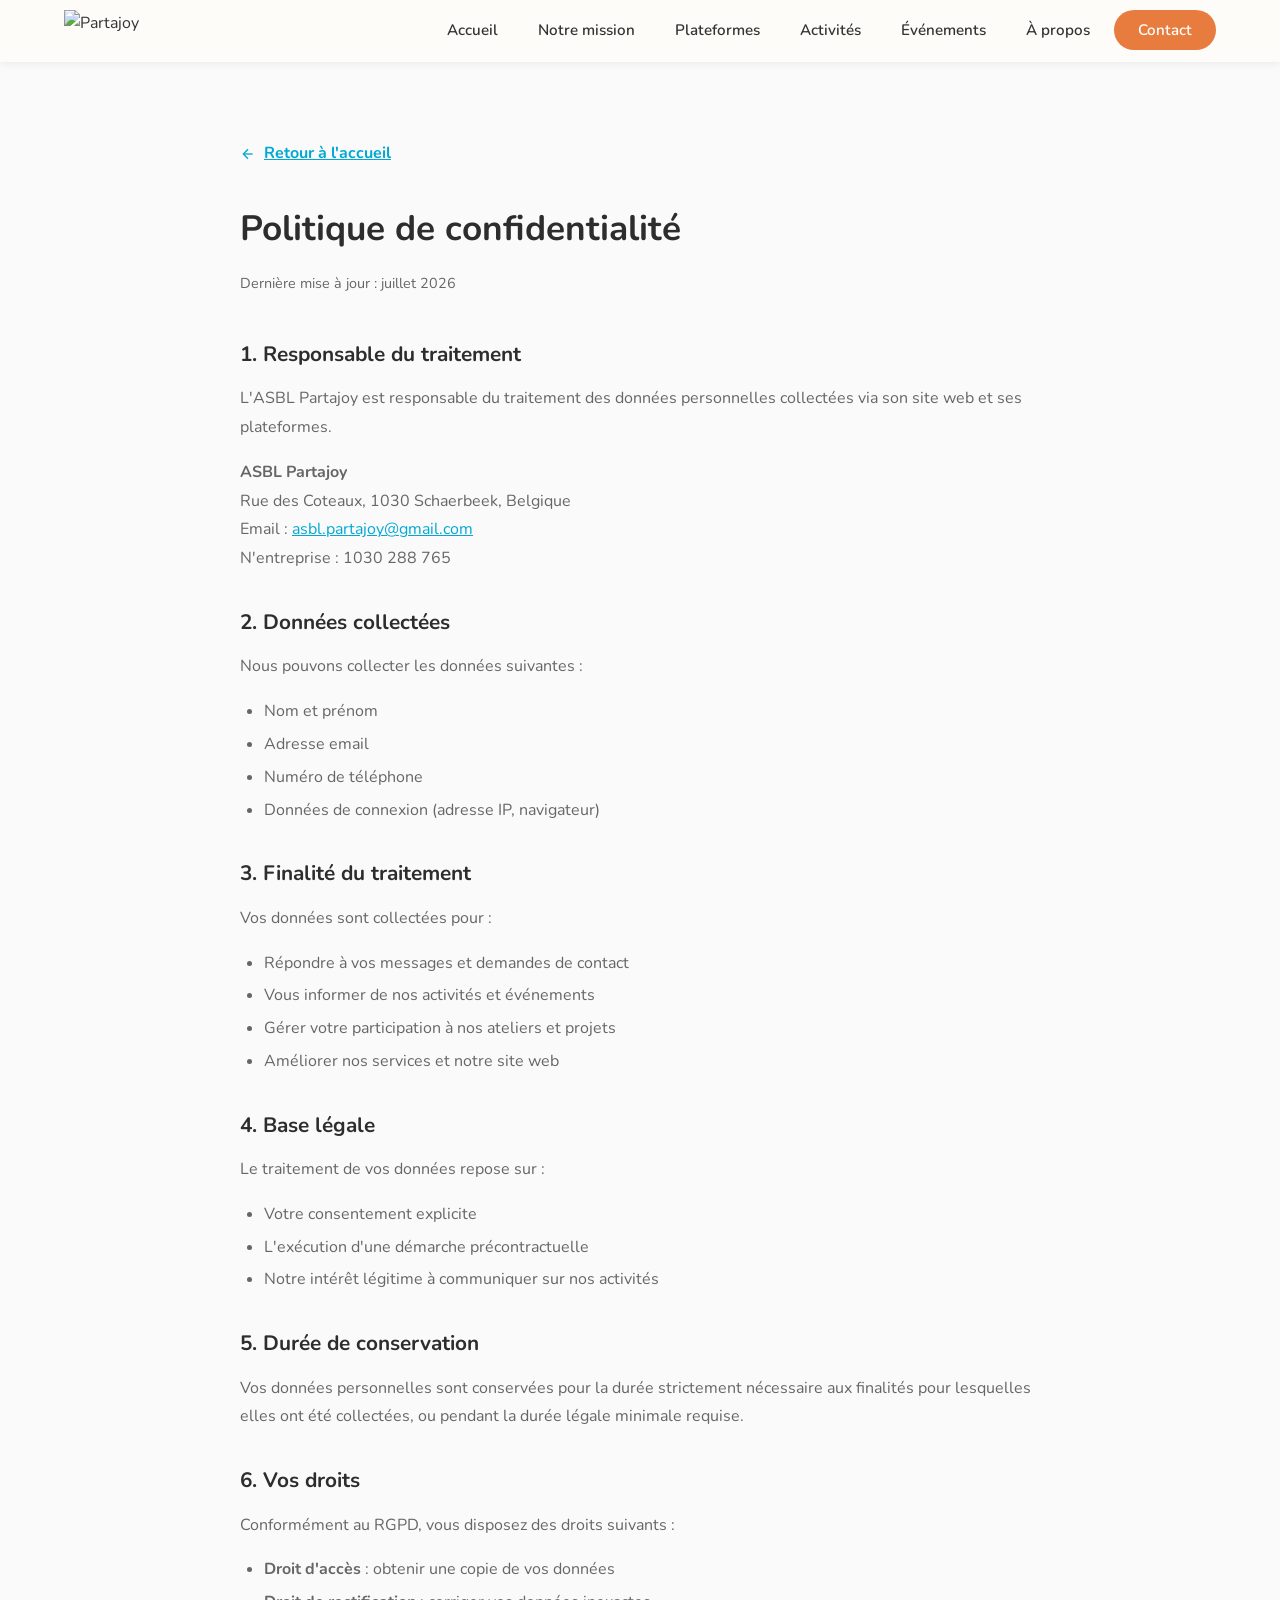
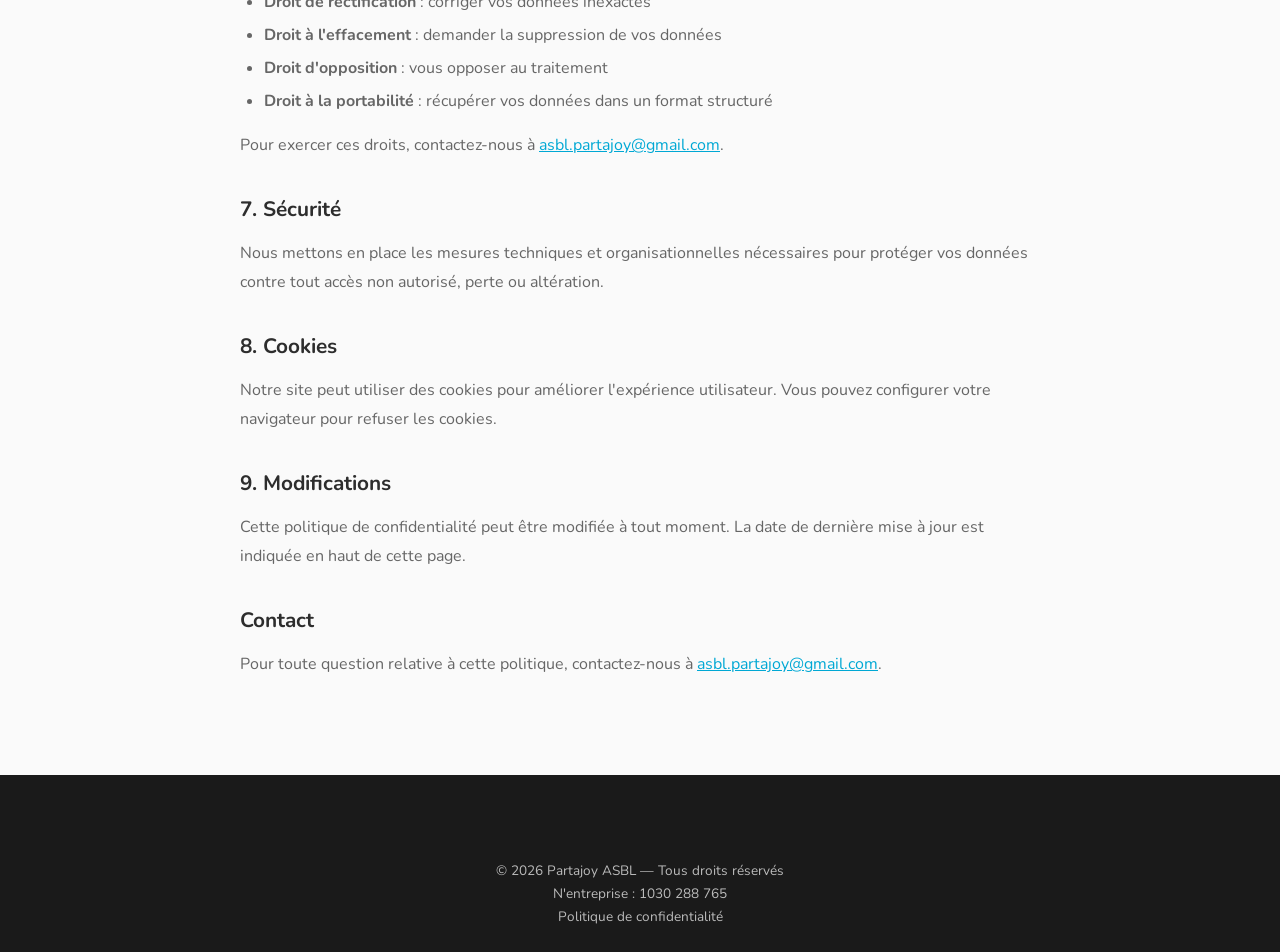
==== politique-de-confidentialite.html @ 4bab0fe9 "Add company number and privacy policy page" ====
<!DOCTYPE html>
<html lang="fr">
<head>
    <meta charset="UTF-8">
    <meta name="viewport" content="width=device-width, initial-scale=1.0">
    <title>Politique de confidentialité — Partajoy ASBL</title>
    <link rel="preconnect" href="https://fonts.googleapis.com">
    <link rel="preconnect" href="https://fonts.gstatic.com" crossorigin>
    <link href="https://fonts.googleapis.com/css2?family=Nunito:wght@400;600;700;800&display=swap" rel="stylesheet">
    <link rel="stylesheet" href="css/style.css">
    <style>
        .legal {
            padding: 140px 0 80px;
            background: var(--clr-bg);
        }
        .legal__content {
            max-width: 800px;
            margin: 0 auto;
        }
        .legal__content h1 {
            font-family: var(--font-heading);
            font-size: 2.2rem;
            color: var(--clr-dark);
            margin-bottom: 12px;
        }
        .legal__content .legal__date {
            color: var(--clr-text-light);
            font-size: 0.9rem;
            margin-bottom: 40px;
        }
        .legal__content h2 {
            font-family: var(--font-heading);
            font-size: 1.3rem;
            color: var(--clr-dark);
            margin-top: 32px;
            margin-bottom: 12px;
        }
        .legal__content p {
            color: var(--clr-text-light);
            line-height: 1.8;
            margin-bottom: 16px;
        }
        .legal__content ul {
            list-style: disc;
            padding-left: 24px;
            margin-bottom: 16px;
        }
        .legal__content li {
            color: var(--clr-text-light);
            line-height: 1.8;
            margin-bottom: 4px;
        }
        .legal__content a {
            color: var(--clr-secondary);
            text-decoration: underline;
        }
        .legal__content a:hover {
            color: var(--clr-secondary-dark);
        }
        .back-link {
            display: inline-flex;
            align-items: center;
            gap: 8px;
            margin-bottom: 32px;
            color: var(--clr-secondary);
            font-weight: 700;
            transition: color var(--transition);
        }
        .back-link:hover {
            color: var(--clr-secondary-dark);
        }
    </style>
</head>
<body>

    <header class="header scrolled" id="header">
        <div class="container header__inner">
            <a href="index.html" class="header__logo">
                <img src="img/logo-partajoy.png" alt="Partajoy" class="logo-img">
            </a>
            <nav class="nav" id="nav">
                <ul class="nav__list">
                    <li><a href="index.html#accueil" class="nav__link">Accueil</a></li>
                    <li><a href="index.html#mission" class="nav__link">Notre mission</a></li>
                    <li><a href="index.html#plateformes" class="nav__link">Plateformes</a></li>
                    <li><a href="index.html#activites" class="nav__link">Activités</a></li>
                    <li><a href="index.html#evenements" class="nav__link">Événements</a></li>
                    <li><a href="index.html#a-propos" class="nav__link">À propos</a></li>
                    <li><a href="index.html#contact" class="nav__link nav__link--btn">Contact</a></li>
                </ul>
            </nav>
            <button class="header__burger" id="burger" aria-label="Menu">
                <span></span>
                <span></span>
                <span></span>
            </button>
        </div>
    </header>

    <main>
        <section class="legal">
            <div class="container">
                <div class="legal__content">
                    <a href="index.html" class="back-link">
                        <svg width="16" height="16" viewBox="0 0 24 24" fill="none" stroke="currentColor" stroke-width="2"><path d="M19 12H5"/><polyline points="12 19 5 12 12 5"/></svg>
                        Retour à l'accueil
                    </a>
                    <h1>Politique de confidentialité</h1>
                    <p class="legal__date">Dernière mise à jour : juillet 2026</p>

                    <h2>1. Responsable du traitement</h2>
                    <p>L'ASBL Partajoy est responsable du traitement des données personnelles collectées via son site web et ses plateformes.</p>
                    <p>
                        <strong>ASBL Partajoy</strong><br>
                        Rue des Coteaux, 1030 Schaerbeek, Belgique<br>
                        Email : <a href="mailto:asbl.partajoy@gmail.com">asbl.partajoy@gmail.com</a><br>
                        N'entreprise : 1030 288 765
                    </p>

                    <h2>2. Données collectées</h2>
                    <p>Nous pouvons collecter les données suivantes :</p>
                    <ul>
                        <li>Nom et prénom</li>
                        <li>Adresse email</li>
                        <li>Numéro de téléphone</li>
                        <li>Données de connexion (adresse IP, navigateur)</li>
                    </ul>

                    <h2>3. Finalité du traitement</h2>
                    <p>Vos données sont collectées pour :</p>
                    <ul>
                        <li>Répondre à vos messages et demandes de contact</li>
                        <li>Vous informer de nos activités et événements</li>
                        <li>Gérer votre participation à nos ateliers et projets</li>
                        <li>Améliorer nos services et notre site web</li>
                    </ul>

                    <h2>4. Base légale</h2>
                    <p>Le traitement de vos données repose sur :</p>
                    <ul>
                        <li>Votre consentement explicite</li>
                        <li>L'exécution d'une démarche précontractuelle</li>
                        <li>Notre intérêt légitime à communiquer sur nos activités</li>
                    </ul>

                    <h2>5. Durée de conservation</h2>
                    <p>Vos données personnelles sont conservées pour la durée strictement nécessaire aux finalités pour lesquelles elles ont été collectées, ou pendant la durée légale minimale requise.</p>

                    <h2>6. Vos droits</h2>
                    <p>Conformément au RGPD, vous disposez des droits suivants :</p>
                    <ul>
                        <li><strong>Droit d'accès</strong> : obtenir une copie de vos données</li>
                        <li><strong>Droit de rectification</strong> : corriger vos données inexactes</li>
                        <li><strong>Droit à l'effacement</strong> : demander la suppression de vos données</li>
                        <li><strong>Droit d'opposition</strong> : vous opposer au traitement</li>
                        <li><strong>Droit à la portabilité</strong> : récupérer vos données dans un format structuré</li>
                    </ul>
                    <p>Pour exercer ces droits, contactez-nous à <a href="mailto:asbl.partajoy@gmail.com">asbl.partajoy@gmail.com</a>.</p>

                    <h2>7. Sécurité</h2>
                    <p>Nous mettons en place les mesures techniques et organisationnelles nécessaires pour protéger vos données contre tout accès non autorisé, perte ou altération.</p>

                    <h2>8. Cookies</h2>
                    <p>Notre site peut utiliser des cookies pour améliorer l'expérience utilisateur. Vous pouvez configurer votre navigateur pour refuser les cookies.</p>

                    <h2>9. Modifications</h2>
                    <p>Cette politique de confidentialité peut être modifiée à tout moment. La date de dernière mise à jour est indiquée en haut de cette page.</p>

                    <h2>Contact</h2>
                    <p>Pour toute question relative à cette politique, contactez-nous à <a href="mailto:asbl.partajoy@gmail.com">asbl.partajoy@gmail.com</a>.</p>
                </div>
            </div>
        </section>
    </main>

    <footer class="footer">
        <div class="container">
            <div class="footer__bottom">
                <p>&copy; 2026 Partajoy ASBL — Tous droits réservés</p>
                <p>N'entreprise : 1030 288 765</p>
                <p><a href="politique-de-confidentialite.html">Politique de confidentialité</a></p>
            </div>
        </div>
    </footer>

    <script src="js/main.js"></script>
</body>
</html>
---- css/style.css ----
/* ============================================
   PARTAJOY ASBL — Stylesheet
   ============================================ */

/* ---------- Reset & Base ---------- */
*,
*::before,
*::after {
    margin: 0;
    padding: 0;
    box-sizing: border-box;
}

:root {
    --clr-primary: #e87c3e;
    --clr-primary-dark: #d06830;
    --clr-primary-light: #f09050;
    --clr-secondary: #00a8d4;
    --clr-secondary-dark: #0090b8;
    --clr-accent: #e8c84a;
    --clr-green: #8fb99a;
    --clr-blue-soft: #7fa8c9;
    --clr-dark: #2d2d2d;
    --clr-dark-soft: #4a4a4a;
    --clr-text: #333;
    --clr-text-light: #666;
    --clr-bg: #fafafa;
    --clr-bg-warm: #f5f8fa;
    --clr-bg-card: #ffffff;
    --clr-border: #e5e5e5;
    --clr-white: #ffffff;
    --clr-black: #1a1a1a;

    --font-heading: 'Nunito', 'Segoe UI', sans-serif;
    --font-body: 'Nunito', 'Segoe UI', sans-serif;

    --radius-sm: 8px;
    --radius-md: 12px;
    --radius-lg: 20px;
    --radius-xl: 30px;

    --shadow-sm: 0 2px 8px rgba(0,0,0,0.06);
    --shadow-md: 0 4px 20px rgba(0,0,0,0.08);
    --shadow-lg: 0 8px 40px rgba(0,0,0,0.1);
    --shadow-card: 0 4px 24px rgba(0,0,0,0.06);

    --transition: 0.3s ease;
}

html {
    scroll-behavior: smooth;
    scroll-padding-top: 80px;
}

body {
    font-family: var(--font-body);
    color: var(--clr-text);
    background-color: var(--clr-bg);
    line-height: 1.7;
    -webkit-font-smoothing: antialiased;
}

img {
    max-width: 100%;
    display: block;
}

a {
    text-decoration: none;
    color: inherit;
    transition: color var(--transition);
}

ul {
    list-style: none;
}

.container {
    max-width: 1200px;
    margin: 0 auto;
    padding: 0 24px;
}

/* ---------- Buttons ---------- */
.btn {
    display: inline-flex;
    align-items: center;
    justify-content: center;
    padding: 14px 32px;
    border-radius: var(--radius-xl);
    font-family: var(--font-body);
    font-size: 1rem;
    font-weight: 700;
    cursor: pointer;
    border: 2px solid transparent;
    transition: all var(--transition);
    gap: 8px;
}

.btn--primary {
    background: var(--clr-primary);
    color: var(--clr-white);
    border-color: var(--clr-primary);
}

.btn--primary:hover {
    background: var(--clr-primary-dark);
    border-color: var(--clr-primary-dark);
    transform: translateY(-2px);
    box-shadow: 0 6px 20px rgba(232,124,62,0.35);
}

.btn--outline {
    background: transparent;
    color: var(--clr-white);
    border-color: var(--clr-white);
}

.btn--outline:hover {
    background: var(--clr-white);
    color: var(--clr-dark);
    transform: translateY(-2px);
}

.btn--large {
    padding: 18px 40px;
    font-size: 1.1rem;
}

.btn--full {
    width: 100%;
}

/* ---------- Header ---------- */
.header {
    position: fixed;
    top: 0;
    left: 0;
    right: 0;
    z-index: 1000;
    padding: 16px 0;
    transition: all var(--transition);
    background: transparent;
}

.header.scrolled {
    background: rgba(254, 252, 249, 0.95);
    backdrop-filter: blur(12px);
    box-shadow: var(--shadow-sm);
    padding: 10px 0;
}

.header.scrolled .logo-text,
.header.scrolled .logo-icon {
    color: var(--clr-dark);
}

.header.scrolled .nav__link {
    color: var(--clr-text);
}

.header.scrolled .nav__link:hover,
.header.scrolled .nav__link.active {
    color: var(--clr-primary);
}

.header__inner {
    display: flex;
    align-items: center;
    justify-content: space-between;
}

.header__logo {
    display: flex;
    align-items: center;
    gap: 8px;
    z-index: 10;
}

.logo-img {
    height: 50px;
    width: auto;
    transition: height var(--transition);
}

.header.scrolled .logo-img {
    height: 42px;
}

.logo-icon {
    font-size: 1.8rem;
}

.logo-text {
    font-family: var(--font-heading);
    font-size: 1.6rem;
    font-weight: 700;
    color: var(--clr-white);
    transition: color var(--transition);
}

.logo-highlight {
    color: var(--clr-primary-light);
}

.header.scrolled .logo-highlight {
    color: var(--clr-primary);
}

.nav__list {
    display: flex;
    align-items: center;
    gap: 8px;
}

.nav__link {
    padding: 8px 16px;
    border-radius: var(--radius-xl);
    font-weight: 600;
    font-size: 0.95rem;
    color: var(--clr-white);
    transition: all var(--transition);
}

.nav__link:hover,
.nav__link.active {
    color: var(--clr-primary);
    background: rgba(255,255,255,0.1);
}

.header.scrolled .nav__link:hover,
.header.scrolled .nav__link.active {
    background: rgba(224,124,62,0.08);
}

.nav__link--btn {
    background: var(--clr-primary);
    color: var(--clr-white) !important;
    padding: 10px 24px;
}

.nav__link--btn:hover {
    background: var(--clr-primary-dark);
    transform: translateY(-1px);
}

.header.scrolled .nav__link--btn {
    background: var(--clr-primary);
    color: var(--clr-white) !important;
}

/* Burger menu */
.header__burger {
    display: none;
    flex-direction: column;
    gap: 5px;
    background: none;
    border: none;
    cursor: pointer;
    padding: 8px;
    z-index: 10;
}

.header__burger span {
    width: 26px;
    height: 3px;
    background: var(--clr-white);
    border-radius: 4px;
    transition: all var(--transition);
}

.header.scrolled .header__burger span {
    background: var(--clr-dark);
}

/* ---------- Hero ---------- */
.hero {
    position: relative;
    min-height: 100vh;
    display: flex;
    align-items: center;
    justify-content: center;
    background: linear-gradient(135deg, var(--clr-dark) 0%, #3a3a3a 50%, #4a4a4a 100%);
    overflow: hidden;
}

.hero__overlay {
    position: absolute;
    inset: 0;
    background:
        url('../img/logo-partajoy.png') center center no-repeat;
    background-size: 600px;
    opacity: 0.08;
    pointer-events: none;
}

.hero__bg-colors {
    position: absolute;
    inset: 0;
    background:
        radial-gradient(circle at 20% 80%, rgba(232,124,62,0.3) 0%, transparent 50%),
        radial-gradient(circle at 80% 20%, rgba(0,168,212,0.25) 0%, transparent 50%),
        radial-gradient(circle at 50% 50%, rgba(232,200,74,0.15) 0%, transparent 60%);
}

.hero__content {
    position: relative;
    text-align: center;
    max-width: 800px;
    padding: 120px 24px 80px;
}

.hero__title {
    font-family: var(--font-heading);
    font-size: clamp(2.5rem, 6vw, 4.5rem);
    color: var(--clr-white);
    line-height: 1.15;
    margin-bottom: 24px;
}

.text-accent {
    color: var(--clr-primary-light);
}

.hero__subtitle {
    font-size: clamp(1.1rem, 2.5vw, 1.4rem);
    color: rgba(255,255,255,0.85);
    margin-bottom: 40px;
    max-width: 600px;
    margin-left: auto;
    margin-right: auto;
}

.hero__actions {
    display: flex;
    gap: 16px;
    justify-content: center;
    flex-wrap: wrap;
}

.hero__scroll {
    position: absolute;
    bottom: 32px;
    left: 50%;
    transform: translateX(-50%);
    animation: bounce 2s infinite;
}

.hero__scroll a {
    color: rgba(255,255,255,0.5);
    transition: color var(--transition);
}

.hero__scroll a:hover {
    color: var(--clr-white);
}

@keyframes bounce {
    0%, 20%, 50%, 80%, 100% { transform: translateX(-50%) translateY(0); }
    40% { transform: translateX(-50%) translateY(-12px); }
    60% { transform: translateX(-50%) translateY(-6px); }
}

/* ---------- Section Headers ---------- */
.section-header {
    text-align: center;
    margin-bottom: 60px;
}

.section-tag {
    display: inline-block;
    font-size: 0.85rem;
    font-weight: 700;
    text-transform: uppercase;
    letter-spacing: 2px;
    color: var(--clr-secondary);
    margin-bottom: 12px;
}

.section-title {
    font-family: var(--font-heading);
    font-size: clamp(2rem, 4vw, 3rem);
    color: var(--clr-dark);
    margin-bottom: 16px;
}

.section-desc {
    font-size: 1.1rem;
    color: var(--clr-text-light);
    max-width: 600px;
    margin: 0 auto;
}

/* ---------- Mission ---------- */
.mission {
    padding: 100px 0;
    background: linear-gradient(180deg, #eef6fa 0%, var(--clr-bg) 100%);
}

.mission__grid {
    display: grid;
    grid-template-columns: repeat(auto-fit, minmax(300px, 1fr));
    gap: 32px;
}

.mission__card {
    background: var(--clr-bg-card);
    border-radius: var(--radius-lg);
    padding: 40px 32px;
    text-align: center;
    box-shadow: var(--shadow-card);
    transition: all var(--transition);
    border: 1px solid var(--clr-border);
}

.mission__card:hover {
    transform: translateY(-6px);
    box-shadow: var(--shadow-lg);
}

.mission__icon {
    font-size: 3rem;
    margin-bottom: 20px;
}

.mission__card-title {
    font-family: var(--font-heading);
    font-size: 1.4rem;
    color: var(--clr-dark);
    margin-bottom: 12px;
}

.mission__card-text {
    color: var(--clr-text-light);
    line-height: 1.8;
}

/* ---------- Plateformes ---------- */
.plateformes {
    padding: 100px 0;
    background: var(--clr-bg);
}

.plateformes__grid {
    display: grid;
    grid-template-columns: repeat(auto-fit, minmax(320px, 1fr));
    gap: 28px;
}

.plateforme-card {
    background: var(--clr-bg-card);
    border-radius: var(--radius-lg);
    padding: 36px 28px;
    border: 1px solid var(--clr-border);
    transition: all var(--transition);
    position: relative;
    overflow: hidden;
}

.plateforme-card::before {
    content: '';
    position: absolute;
    top: 0;
    left: 0;
    right: 0;
    height: 4px;
    background: linear-gradient(90deg, var(--clr-secondary), var(--clr-green));
    opacity: 0;
    transition: opacity var(--transition);
}

.plateforme-card:hover {
    transform: translateY(-4px);
    box-shadow: var(--shadow-lg);
    border-color: transparent;
}

.plateforme-card:hover::before {
    opacity: 1;
}

.plateforme-card__header {
    display: flex;
    align-items: center;
    justify-content: space-between;
    margin-bottom: 16px;
}

.plateforme-card__icon {
    font-size: 2.5rem;
}

.plateforme-card__badge {
    font-size: 0.75rem;
    font-weight: 700;
    text-transform: uppercase;
    letter-spacing: 1px;
    color: var(--clr-text-light);
    background: rgba(100,100,100,0.1);
    padding: 6px 12px;
    border-radius: var(--radius-xl);
}

.plateforme-card__badge--live {
    color: var(--clr-green);
    background: rgba(143,185,154,0.2);
}

.plateforme-card__title {
    font-family: var(--font-heading);
    font-size: 1.3rem;
    color: var(--clr-dark);
    margin-bottom: 12px;
}

.plateforme-card__text {
    color: var(--clr-text-light);
    line-height: 1.7;
    font-size: 0.95rem;
    margin-bottom: 20px;
}

.plateforme-card__list {
    display: flex;
    flex-direction: column;
    gap: 10px;
}

.plateforme-card__list li {
    display: flex;
    align-items: center;
    gap: 10px;
    font-size: 0.9rem;
    color: var(--clr-text);
}

.plateforme-card__list li::before {
    content: '✓';
    display: flex;
    align-items: center;
    justify-content: center;
    width: 20px;
    height: 20px;
    background: rgba(143,185,154,0.2);
    color: var(--clr-green);
    border-radius: 50%;
    font-size: 0.7rem;
    font-weight: 700;
    flex-shrink: 0;
}

.plateforme-card__link {
    display: inline-flex;
    align-items: center;
    gap: 8px;
    margin-top: 20px;
    padding: 10px 20px;
    background: var(--clr-secondary);
    color: var(--clr-white);
    border-radius: var(--radius-xl);
    font-weight: 700;
    font-size: 0.9rem;
    transition: all var(--transition);
}

.plateforme-card__link:hover {
    background: var(--clr-secondary-dark);
    transform: translateY(-2px);
    box-shadow: 0 4px 12px rgba(0,168,212,0.3);
}

/* ---------- Activités ---------- */
.activites {
    padding: 100px 0;
    background: var(--clr-bg);
}

.activites__grid {
    display: grid;
    grid-template-columns: repeat(auto-fit, minmax(320px, 1fr));
    gap: 28px;
}

.activite-card {
    background: var(--clr-bg-card);
    border-radius: var(--radius-lg);
    padding: 36px 28px;
    border: 1px solid var(--clr-border);
    transition: all var(--transition);
    position: relative;
    overflow: hidden;
}

.activite-card::before {
    content: '';
    position: absolute;
    top: 0;
    left: 0;
    right: 0;
    height: 4px;
    background: linear-gradient(90deg, var(--clr-primary), var(--clr-accent), var(--clr-green), var(--clr-secondary));
    opacity: 0;
    transition: opacity var(--transition);
}

.activite-card:hover {
    transform: translateY(-4px);
    box-shadow: var(--shadow-lg);
    border-color: transparent;
}

.activite-card:hover::before {
    opacity: 1;
}

.activite-card__icon {
    font-size: 2.5rem;
    margin-bottom: 16px;
}

.activite-card__title {
    font-family: var(--font-heading);
    font-size: 1.25rem;
    color: var(--clr-dark);
    margin-bottom: 10px;
}

.activite-card__text {
    color: var(--clr-text-light);
    line-height: 1.7;
    font-size: 0.95rem;
}

/* ---------- Événements ---------- */
.evenements {
    padding: 100px 0;
    background: var(--clr-bg-warm);
    background: linear-gradient(180deg, #f0f7fa 0%, var(--clr-bg) 100%);
}

.evenements__list {
    display: flex;
    flex-direction: column;
    gap: 24px;
    max-width: 800px;
    margin: 0 auto;
}

.event-card {
    display: flex;
    gap: 24px;
    background: var(--clr-bg-card);
    border-radius: var(--radius-lg);
    padding: 28px 32px;
    border: 1px solid var(--clr-border);
    transition: all var(--transition);
    align-items: center;
}

.event-card:hover {
    box-shadow: var(--shadow-md);
    transform: translateX(4px);
}

.event-card__date {
    min-width: 80px;
    text-align: center;
    background: linear-gradient(135deg, var(--clr-secondary), var(--clr-blue-soft));
    border-radius: var(--radius-md);
    padding: 16px 12px;
    color: var(--clr-white);
}

.event-card__month {
    font-size: 0.8rem;
    font-weight: 700;
    text-transform: uppercase;
    letter-spacing: 1px;
}

.event-card__content {
    flex: 1;
}

.event-card__title {
    font-family: var(--font-heading);
    font-size: 1.2rem;
    color: var(--clr-dark);
    margin-bottom: 6px;
}

.event-card__text {
    color: var(--clr-text-light);
    font-size: 0.95rem;
    margin-bottom: 8px;
}

.event-card__tag {
    display: inline-block;
    font-size: 0.8rem;
    font-weight: 600;
    color: var(--clr-green);
    background: rgba(143,185,154,0.15);
    padding: 4px 12px;
    border-radius: var(--radius-xl);
}

/* ---------- À propos ---------- */
.a-propos {
    padding: 100px 0;
    background: var(--clr-bg);
}

.a-propos__grid {
    display: grid;
    grid-template-columns: 1.2fr 0.8fr;
    gap: 60px;
    align-items: center;
}

.a-propos__text {
    color: var(--clr-text-light);
    margin-bottom: 16px;
    line-height: 1.8;
}

.a-propos__text strong {
    color: var(--clr-dark);
}

.a-propos__stats {
    display: grid;
    grid-template-columns: 1fr 1fr;
    gap: 20px;
}

.stat-card {
    background: var(--clr-bg-card);
    border-radius: var(--radius-md);
    padding: 28px 20px;
    text-align: center;
    border: 1px solid var(--clr-border);
    transition: all var(--transition);
}

.stat-card:hover {
    transform: translateY(-4px);
    box-shadow: var(--shadow-md);
}

.stat-card__number {
    font-size: 2.2rem;
    display: block;
    margin-bottom: 8px;
}

.stat-card__label {
    font-size: 0.9rem;
    font-weight: 700;
    color: var(--clr-dark);
}

/* ---------- Soutien ---------- */
.soutien {
    padding: 80px 0;
    background: linear-gradient(135deg, var(--clr-secondary) 0%, var(--clr-secondary-dark) 100%);
}

.soutien__inner {
    text-align: center;
    max-width: 700px;
    margin: 0 auto;
}

.soutien__title {
    font-family: var(--font-heading);
    font-size: clamp(2rem, 4vw, 2.8rem);
    color: var(--clr-white);
    margin-bottom: 16px;
}

.soutien__text {
    color: rgba(255,255,255,0.85);
    font-size: 1.1rem;
    margin-bottom: 32px;
}

.soutien__actions {
    display: flex;
    gap: 16px;
    justify-content: center;
    flex-wrap: wrap;
}

.soutien .btn--outline {
    border-color: rgba(255,255,255,0.5);
}

.soutien .btn--outline:hover {
    border-color: var(--clr-white);
}

/* ---------- Contact ---------- */
.contact {
    padding: 100px 0;
    background: var(--clr-bg);
}

.contact__grid {
    display: grid;
    grid-template-columns: 1.2fr 0.8fr;
    gap: 48px;
    align-items: start;
}

.contact-form {
    background: var(--clr-bg-card);
    border-radius: var(--radius-lg);
    padding: 40px 36px;
    box-shadow: var(--shadow-card);
    border: 1px solid var(--clr-border);
}

.form-group {
    margin-bottom: 20px;
}

.form-group label {
    display: block;
    font-weight: 700;
    font-size: 0.9rem;
    color: var(--clr-dark);
    margin-bottom: 6px;
}

.form-group input,
.form-group select,
.form-group textarea {
    width: 100%;
    padding: 14px 18px;
    border: 1px solid var(--clr-border);
    border-radius: var(--radius-sm);
    font-family: var(--font-body);
    font-size: 1rem;
    color: var(--clr-text);
    background: var(--clr-white);
    transition: border-color var(--transition), box-shadow var(--transition);
}

.form-group input:focus,
.form-group select:focus,
.form-group textarea:focus {
    outline: none;
    border-color: var(--clr-secondary);
    box-shadow: 0 0 0 3px rgba(0,168,212,0.15);
}

.form-group textarea {
    resize: vertical;
    min-height: 120px;
}

.contact-info {
    display: flex;
    flex-direction: column;
    gap: 20px;
}

.contact-info__card {
    background: var(--clr-bg-card);
    border-radius: var(--radius-md);
    padding: 24px;
    border: 1px solid var(--clr-border);
    transition: all var(--transition);
}

.contact-info__card:hover {
    box-shadow: var(--shadow-md);
}

.contact-info__icon {
    font-size: 1.5rem;
    margin-bottom: 8px;
}

.contact-info__card h3 {
    font-family: var(--font-heading);
    font-size: 1rem;
    color: var(--clr-dark);
    margin-bottom: 4px;
}

.contact-info__card p {
    color: var(--clr-text-light);
    font-size: 0.95rem;
}

.contact-info__card a {
    color: var(--clr-text-light);
    font-size: 0.95rem;
    transition: color var(--transition);
}

.contact-info__card a:hover {
    color: var(--clr-secondary);
}

.social-links {
    display: flex;
    gap: 12px;
    margin-top: 4px;
}

.social-link {
    font-weight: 700;
    font-size: 0.9rem;
    color: var(--clr-secondary);
}

.social-link:hover {
    color: var(--clr-secondary-dark);
}

/* ---------- Footer ---------- */
.footer {
    background: var(--clr-black);
    color: rgba(255,255,255,0.7);
    padding: 60px 0 0;
}

.footer__grid {
    display: grid;
    grid-template-columns: 1.5fr 1fr 1fr;
    gap: 48px;
    padding-bottom: 48px;
    border-bottom: 1px solid rgba(255,255,255,0.1);
}

.footer__brand .logo-img {
    height: 45px;
}

.footer__tagline {
    margin-top: 12px;
    font-size: 0.95rem;
    max-width: 280px;
}

.footer__links h4 {
    color: var(--clr-white);
    font-family: var(--font-heading);
    font-size: 1.1rem;
    margin-bottom: 16px;
}

.footer__links ul {
    display: flex;
    flex-direction: column;
    gap: 10px;
}

.footer__links a {
    font-size: 0.9rem;
    transition: color var(--transition);
}

.footer__links a:hover {
    color: var(--clr-secondary);
}

.footer__bottom {
    padding: 24px 0;
    text-align: center;
    font-size: 0.85rem;
}

/* ---------- Responsive ---------- */
@media (max-width: 900px) {
    .a-propos__grid {
        grid-template-columns: 1fr;
        gap: 40px;
    }

    .contact__grid {
        grid-template-columns: 1fr;
    }

    .footer__grid {
        grid-template-columns: 1fr;
        gap: 32px;
    }
}

@media (max-width: 768px) {
    .hero__overlay {
        background-size: 300px;
    }

    .nav {
        position: fixed;
        inset: 0;
        background: var(--clr-dark);
        display: flex;
        align-items: center;
        justify-content: center;
        opacity: 0;
        visibility: hidden;
        transition: all 0.4s ease;
    }

    .nav.open {
        opacity: 1;
        visibility: visible;
    }

    .nav__list {
        flex-direction: column;
        gap: 12px;
        text-align: center;
    }

    .nav__link {
        font-size: 1.2rem;
        padding: 12px 24px;
        color: var(--clr-white) !important;
    }

    .header__burger {
        display: flex;
    }

    .header__burger.open span:nth-child(1) {
        transform: rotate(45deg) translate(5px, 5px);
    }

    .header__burger.open span:nth-child(2) {
        opacity: 0;
    }

    .header__burger.open span:nth-child(3) {
        transform: rotate(-45deg) translate(5px, -5px);
    }

    .activites__grid {
        grid-template-columns: 1fr;
    }

    .event-card {
        flex-direction: column;
        text-align: center;
    }

.hero__title {
        font-size: 2.2rem;
    }

    .hero__subtitle {
        font-size: 1rem;
    }

    .mission__grid {
        grid-template-columns: 1fr;
    }

    .a-propos__stats {
        grid-template-columns: 1fr 1fr;
    }

    .soutien__actions {
        flex-direction: column;
        align-items: center;
    }
}

@media (max-width: 480px) {
    .btn {
        padding: 12px 24px;
        font-size: 0.9rem;
    }

    .contact-form {
        padding: 28px 20px;
    }
}

/* ---------- Animations ---------- */
.fade-in {
    opacity: 0;
    transform: translateY(24px);
    transition: opacity 0.6s ease, transform 0.6s ease;
}

.fade-in.visible {
    opacity: 1;
    transform: translateY(0);
}
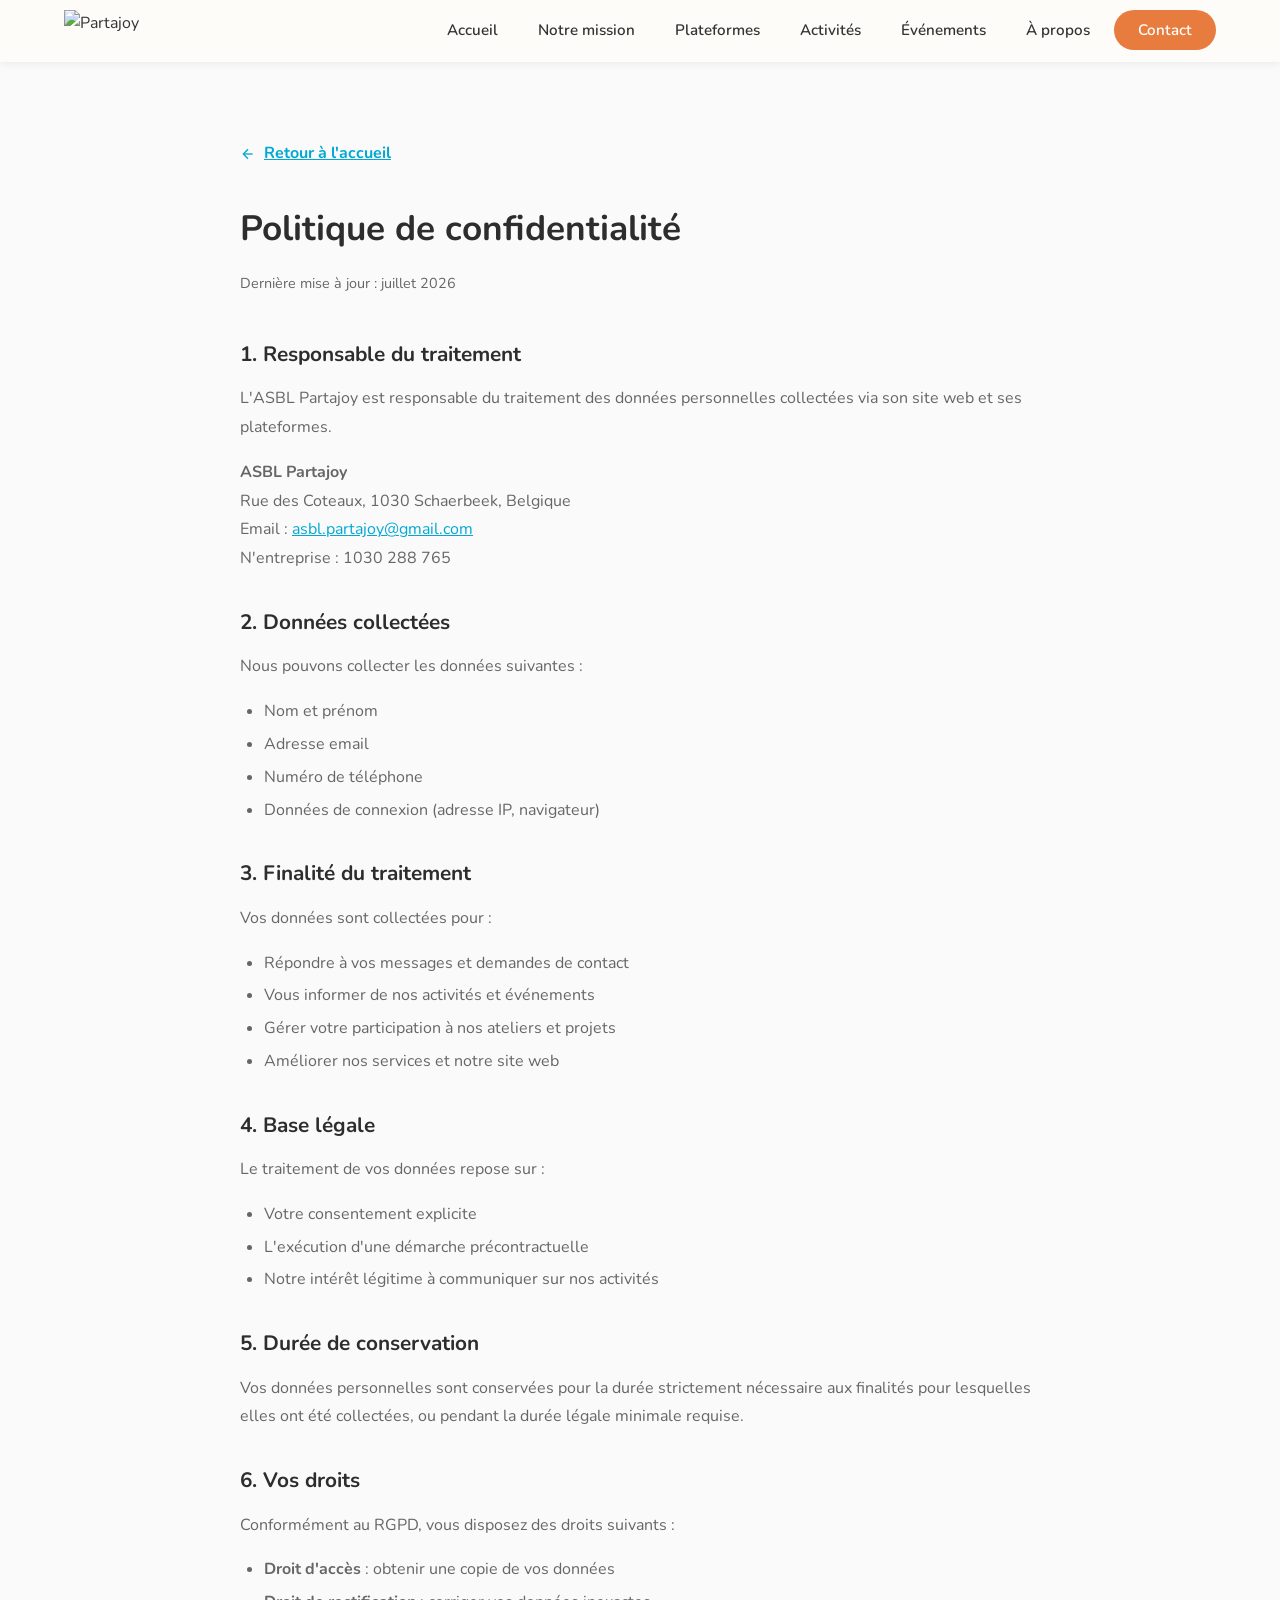
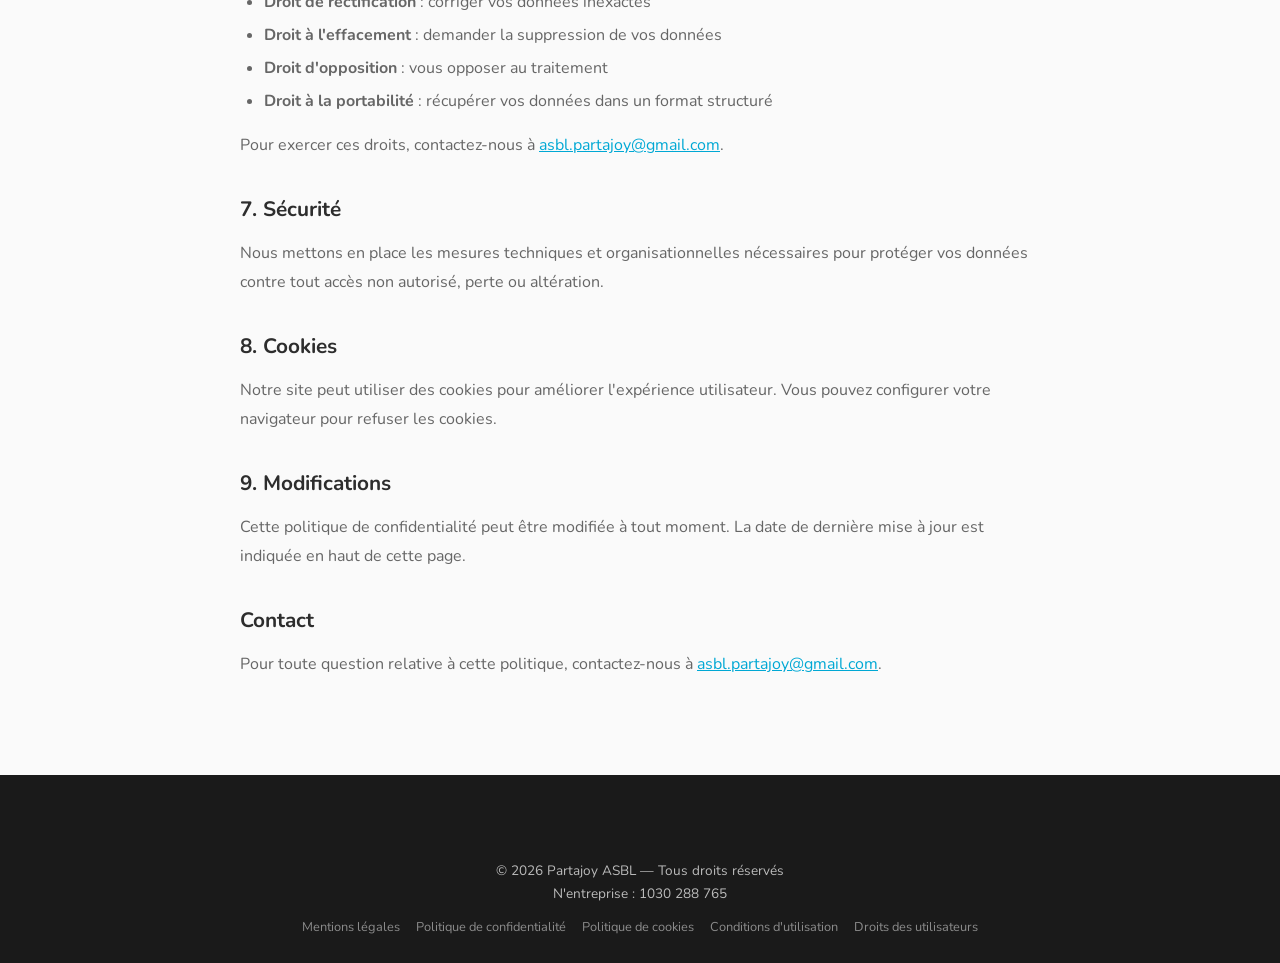
==== commit c168c9a6: "Add all RGPD pages: mentions légales, cookies, conditions, droits utilisateurs" ====
--- a/politique-de-confidentialite.html
+++ b/politique-de-confidentialite.html
@@ -178,7 +178,13 @@
             <div class="footer__bottom">
                 <p>&copy; 2026 Partajoy ASBL — Tous droits réservés</p>
                 <p>N'entreprise : 1030 288 765</p>
-                <p><a href="politique-de-confidentialite.html">Politique de confidentialité</a></p>
+                <div class="footer__legal">
+                    <a href="mentions-legales.html">Mentions légales</a>
+                    <a href="politique-de-confidentialite.html">Politique de confidentialité</a>
+                    <a href="politique-de-cookies.html">Politique de cookies</a>
+                    <a href="conditions-utilisation.html">Conditions d'utilisation</a>
+                    <a href="droits-utilisateurs.html">Droits des utilisateurs</a>
+                </div>
             </div>
         </div>
     </footer>
--- a/css/style.css
+++ b/css/style.css
@@ -974,6 +974,25 @@
     font-size: 0.85rem;
 }
 
+.footer__legal {
+    display: flex;
+    justify-content: center;
+    flex-wrap: wrap;
+    gap: 16px;
+    margin-top: 12px;
+}
+
+.footer__legal a {
+    font-size: 0.8rem;
+    opacity: 0.7;
+    transition: opacity var(--transition);
+}
+
+.footer__legal a:hover {
+    opacity: 1;
+    color: var(--clr-secondary);
+}
+
 /* ---------- Responsive ---------- */
 @media (max-width: 900px) {
     .a-propos__grid {
